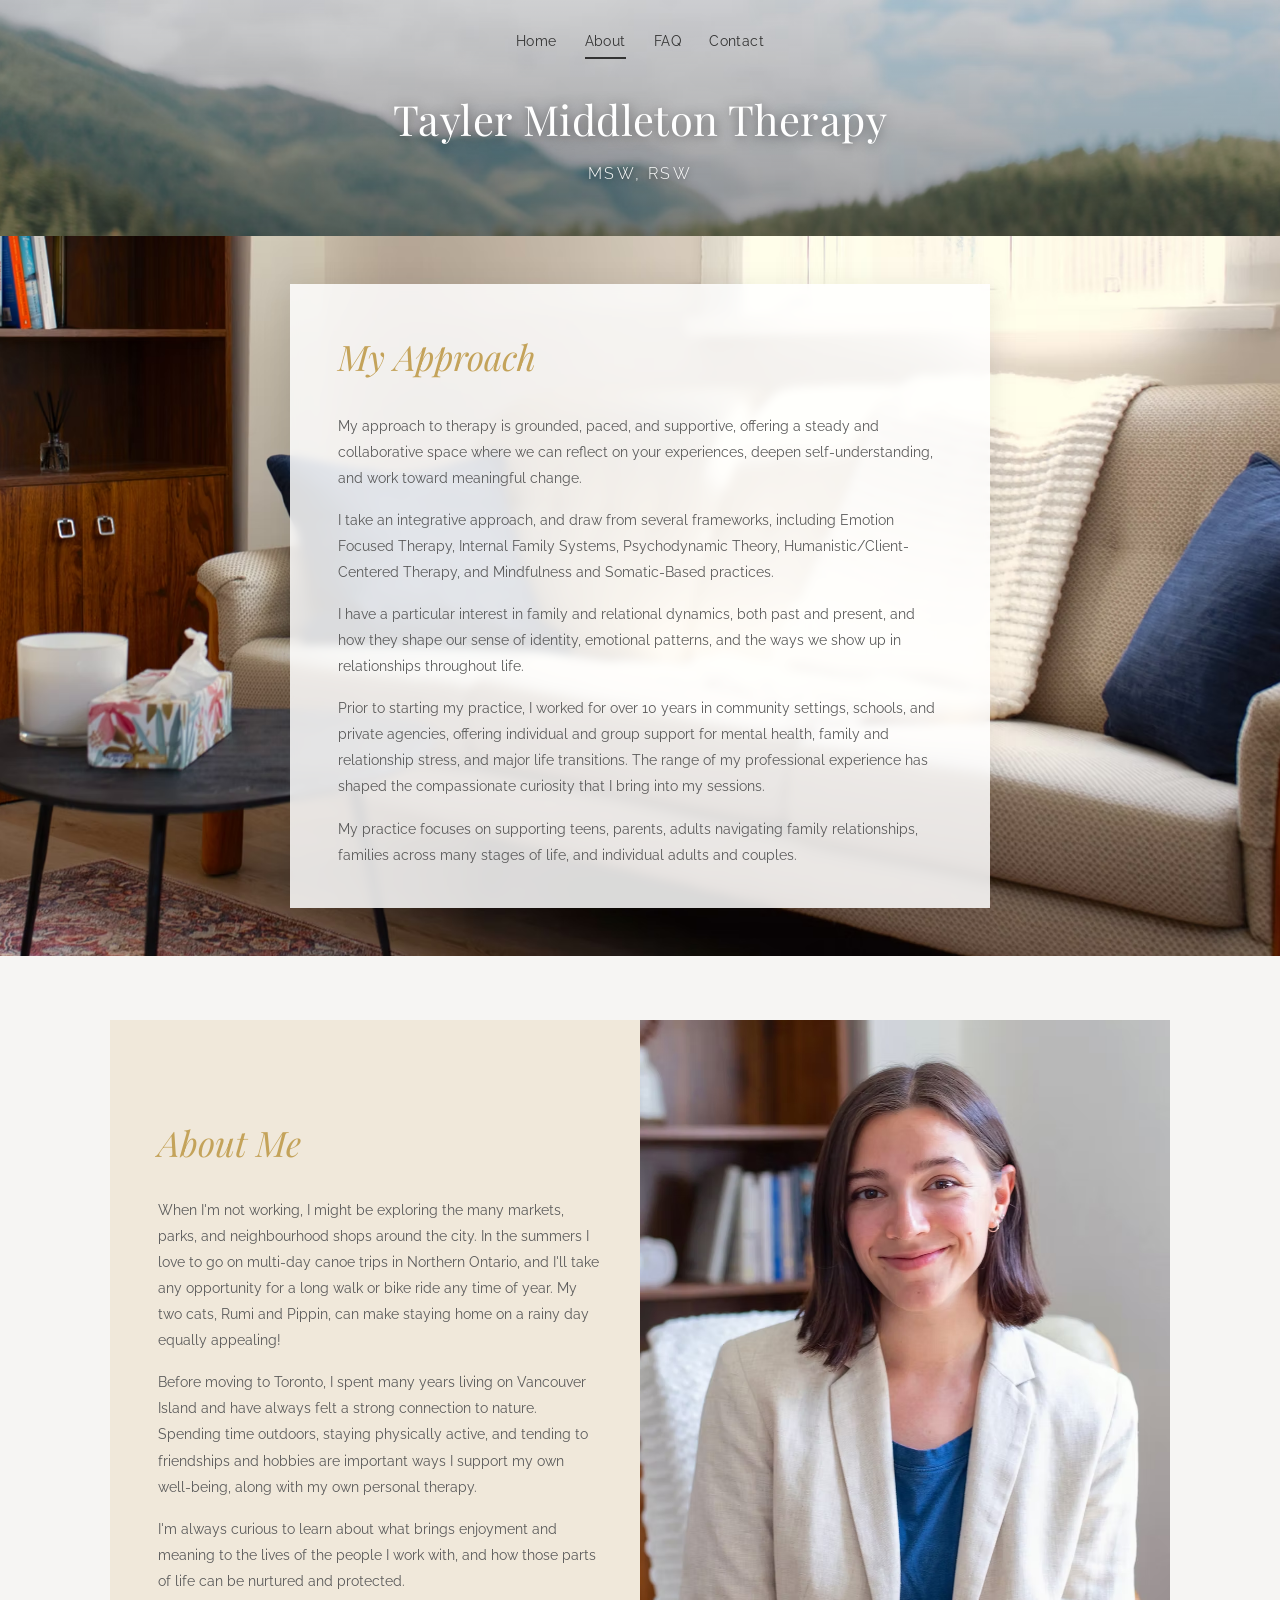
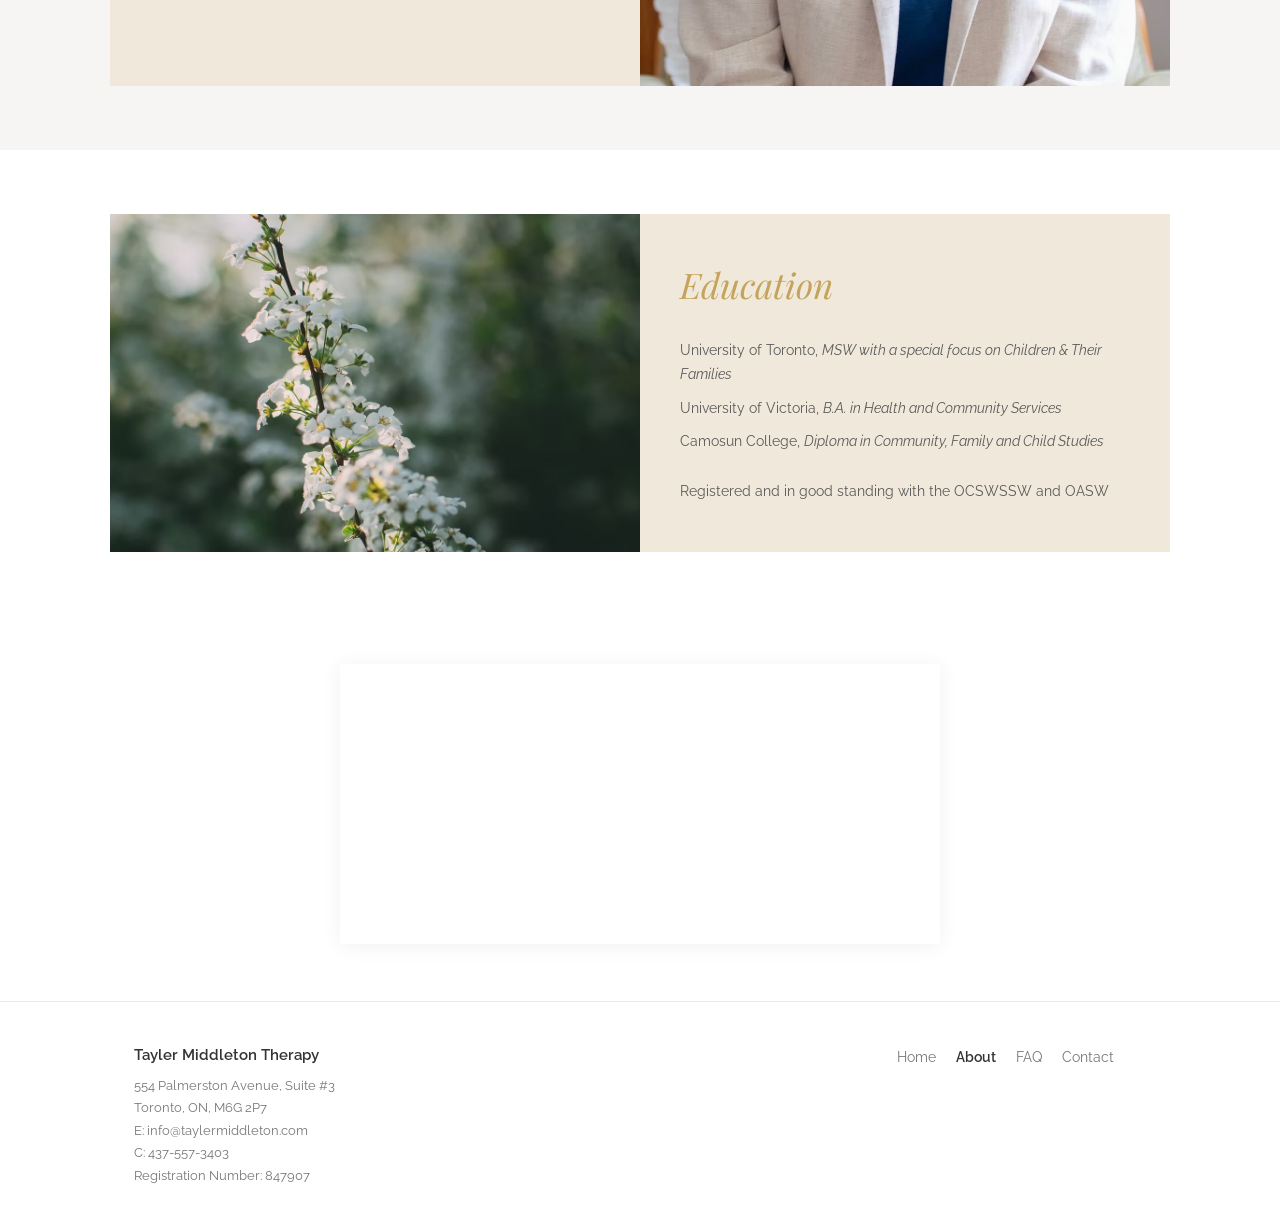
==== about.html @ 0e94daca "Launch full site   - index-full.html renamed to index.html (full site is now the home page)   - inde" ====
<!doctype html>
<html lang="en-CA">
  <head>
    <meta charset="UTF-8" />
    <meta name="viewport" content="width=device-width, initial-scale=1.0" />
    <title>About | Tayler Middleton Therapy</title>
    <meta
      name="description"
      content="Learn about Tayler Middleton's therapeutic approach, background, and education. Registered Social Worker offering integrative therapy in Toronto."
    />

    <meta name="robots" content="index, follow" />
    <link rel="canonical" href="https://www.taylermiddleton.com/about.html" />

    <!-- Open Graph -->
    <meta property="og:title" content="About | Tayler Middleton Therapy" />
    <meta
      property="og:description"
      content="Learn about Tayler Middleton's therapeutic approach, background, and education."
    />
    <meta property="og:type" content="website" />
    <meta
      property="og:url"
      content="https://www.taylermiddleton.com/about.html"
    />
    <meta
      property="og:image"
      content="https://www.taylermiddleton.com/images/og-image.jpg"
    />
    <meta property="og:locale" content="en_CA" />
    <meta property="og:site_name" content="Tayler Middleton Therapy" />

    <!-- Twitter Card -->
    <meta name="twitter:card" content="summary" />
    <meta name="twitter:title" content="About | Tayler Middleton Therapy" />
    <meta
      name="twitter:description"
      content="Learn about Tayler Middleton's therapeutic approach, background, and education."
    />
    <meta
      name="twitter:image"
      content="https://www.taylermiddleton.com/images/og-image.jpg"
    />

    <!-- Favicon -->
    <link rel="icon" href="/favicon.ico" sizes="any" />
    <link rel="icon" href="/images/favicon.svg" type="image/svg+xml" />
    <link rel="apple-touch-icon" href="/images/apple-touch-icon.png" />

    <!-- JSON-LD: Person -->
    <script type="application/ld+json">
      {
        "@context": "https://schema.org",
        "@type": "Person",
        "name": "Tayler Middleton",
        "jobTitle": "Registered Social Worker",
        "description": "Registered Social Worker providing integrative therapy for teens, adults, couples, and families in Toronto, ON.",
        "url": "https://www.taylermiddleton.com/about.html",
        "worksFor": {
          "@type": "Organization",
          "name": "Tayler Middleton Therapy"
        },
        "alumniOf": [
          { "@type": "CollegeOrUniversity", "name": "University of Toronto" },
          { "@type": "CollegeOrUniversity", "name": "University of Victoria" },
          { "@type": "CollegeOrUniversity", "name": "Camosun College" }
        ],
        "hasCredential": [
          {
            "@type": "EducationalOccupationalCredential",
            "credentialCategory": "degree",
            "name": "Master of Social Work (MSW)",
            "educationalLevel": "Master's"
          },
          {
            "@type": "EducationalOccupationalCredential",
            "credentialCategory": "degree",
            "name": "B.A. in Health and Community Services"
          },
          {
            "@type": "EducationalOccupationalCredential",
            "credentialCategory": "diploma",
            "name": "Diploma in Community, Family and Child Studies"
          }
        ],
        "knowsAbout": [
          "Emotion Focused Therapy",
          "Internal Family Systems",
          "Psychodynamic Theory",
          "Humanistic/Client-Centered Therapy",
          "Mindfulness and Somatic-Based Practices"
        ]
      }
    </script>

    <!-- JSON-LD: Breadcrumb -->
    <script type="application/ld+json">
      {
        "@context": "https://schema.org",
        "@type": "BreadcrumbList",
        "itemListElement": [
          {
            "@type": "ListItem",
            "position": 1,
            "name": "Home",
            "item": "https://www.taylermiddleton.com/"
          },
          {
            "@type": "ListItem",
            "position": 2,
            "name": "About",
            "item": "https://www.taylermiddleton.com/about.html"
          }
        ]
      }
    </script>

    <link rel="preconnect" href="https://fonts.googleapis.com" />
    <link rel="preconnect" href="https://fonts.gstatic.com" crossorigin />
    <link
      href="https://fonts.googleapis.com/css2?family=Playfair+Display:ital@0;1&family=Raleway:wght@300;400;500;600&display=swap"
      rel="stylesheet"
    />
    <link rel="stylesheet" href="styles.css" />
  </head>
  <body>
    <!-- Hero -->
    <header class="hero">
      <nav class="nav">
        <a href="index.html">Home</a>
        <a href="about.html" class="active">About</a>
        <a href="faq.html">FAQ</a>
        <a href="contact.html">Contact</a>
      </nav>
      <h1 class="hero__title">Tayler Middleton Therapy</h1>
      <p class="hero__subtitle">MSW, RSW</p>
    </header>

    <!-- My Approach -->
    <section class="approach">
      <div class="approach__card">
        <h2 class="approach__heading">My Approach</h2>
        <p>
          My approach to therapy is grounded, paced, and supportive, offering a
          steady and collaborative space where we can reflect on your
          experiences, deepen self-understanding, and work toward meaningful
          change.
        </p>
        <p>
          I take an integrative approach, and draw from several frameworks,
          including Emotion Focused Therapy, Internal Family Systems,
          Psychodynamic Theory, Humanistic/Client-Centered Therapy, and
          Mindfulness and Somatic-Based practices.
        </p>
        <p>
          I have a particular interest in family and relational dynamics, both
          past and present, and how they shape our sense of identity, emotional
          patterns, and the ways we show up in relationships throughout life.
        </p>
        <p>
          Prior to starting my practice, I worked for over 10 years in community
          settings, schools, and private agencies, offering individual and group
          support for mental health, family and relationship stress, and major
          life transitions. The range of my professional experience has shaped
          the compassionate curiosity that I bring into my sessions.
        </p>
        <p>
          My practice focuses on supporting teens, parents, adults navigating
          family relationships, families across many stages of life, and
          individual adults and couples.
        </p>
      </div>
    </section>

    <!-- About Me -->
    <section class="about-me">
      <div class="about-me__inner">
        <div class="about-me__text-wrap">
          <div class="about-me__content">
            <h2 class="about-me__heading">About Me</h2>
            <p>
              When I'm not working, I might be exploring the many markets,
              parks, and neighbourhood shops around the city. In the summers I
              love to go on multi-day canoe trips in Northern Ontario, and I'll
              take any opportunity for a long walk or bike ride any time of
              year. My two cats, Rumi and Pippin, can make staying home on a
              rainy day equally appealing!
            </p>
            <p>
              Before moving to Toronto, I spent many years living on Vancouver
              Island and have always felt a strong connection to nature.
              Spending time outdoors, staying physically active, and tending to
              friendships and hobbies are important ways I support my own
              well-being, along with my own personal therapy.
            </p>
            <p>
              I'm always curious to learn about what brings enjoyment and
              meaning to the lives of the people I work with, and how those
              parts of life can be nurtured and protected.
            </p>
          </div>
        </div>
        <div class="about-me__image">
          <img
            src="images/tayler-about.avif"
            alt="Tayler Middleton"
            loading="lazy"
          />
        </div>
      </div>
    </section>

    <!-- Education -->
    <section class="education-section">
      <div class="education">
        <div class="education__image">
          <img
            src="images/flowers.avif"
            alt="White spring blossoms"
            loading="lazy"
          />
        </div>
        <div class="education__content">
          <h2 class="education__heading">Education</h2>
          <p>
            University of Toronto,
            <em>MSW with a special focus on Children &amp; Their Families</em>
          </p>
          <p>
            University of Victoria,
            <em>B.A. in Health and Community Services</em>
          </p>
          <p>
            Camosun College,
            <em>Diploma in Community, Family and Child Studies</em>
          </p>
          <p>Registered and in good standing with the OCSWSSW and OASW</p>
        </div>
      </div>
    </section>

    <!-- Map -->
    <section class="map-section">
      <iframe
        src="https://www.google.com/maps/embed?pb=!1m18!1m12!1m3!1d2886.1937141005374!2d-79.4139675!3d43.66494089999999!2m3!1f0!2f0!3f0!3m2!1i1024!2i768!4f13.1!3m3!1m2!1s0x882b35f83b1c4709%3A0xabb720aa026a44e3!2sTayler%20Middleton%20Therapy!5e0!3m2!1sen!2sca!4v1775487403018!5m2!1sen!2sca"
        allowfullscreen=""
        loading="lazy"
        referrerpolicy="no-referrer-when-downgrade"
        title="Office location - 554 Palmerston Ave, Toronto"
      >
      </iframe>
    </section>

    <!-- Footer -->
    <footer class="footer">
      <div class="footer__inner">
        <div class="footer__info">
          <h4>Tayler Middleton Therapy</h4>
          <p>554 Palmerston Avenue, Suite #3</p>
          <p>Toronto, ON, M6G 2P7</p>
          <p>
            E:
            <a href="mailto:info@taylermiddleton.com"
              >info@taylermiddleton.com</a
            >
          </p>
          <p>C: <a href="tel:+14375573403">437-557-3403</a></p>
          <p>Registration Number: 847907</p>
        </div>
        <nav class="footer__nav">
          <a href="index.html">Home</a>
          <a href="about.html" class="active">About</a>
          <a href="faq.html">FAQ</a>
          <a href="contact.html">Contact</a>
        </nav>
        <div class="footer__badge">
          <!-- Professional verification provided by Psychology Today -->
          <a
            href="https://www.psychologytoday.com/profile/1148224"
            class="sx-verified-seal"
          ></a>
          <script
            type="text/javascript"
            src="https://member.psychologytoday.com/verified-seal.js"
            data-badge="13"
            data-id="1148224"
            data-code="aHR0cHM6Ly93d3cucHN5Y2hvbG9neXRvZGF5LmNvbS9hcGkvdmVyaWZpZWQtc2VhbC9zZWFscy8xMy9wcm9maWxlLzExNDgyMjQ/Y2FsbGJhY2s9c3hjYWxsYmFjaw=="
          ></script>
          <!-- End Verification -->
        </div>
      </div>
    </footer>
  </body>
</html>
---- styles.css ----
/* ============================================
   Tayler Middleton Therapy
   ============================================ */

*, *::before, *::after {
  box-sizing: border-box;
  margin: 0;
  padding: 0;
}

:root {
  --gold: #C4A35A;
  --gold-light: #d4b97a;
  --gold-hover: #b89548;
  --text: #5a5a5a;
  --text-dark: #333;
  --text-light: #777;
  --bg: #fff;
  --bg-alt: #f6f5f3;
  --sage: #c2d1cc;
  --sage-light: #d5dfdb;
  --tan: #e8dcc8;
  --tan-light: #f0e8da;
  --overlay-white: rgba(255, 255, 255, 0.9);
  --overlay-sage: rgba(194, 209, 204, 0.8);
  --shadow-soft: 0 2px 20px rgba(0, 0, 0, 0.06);
  --shadow-card: 0 4px 30px rgba(0, 0, 0, 0.08);
  --font-body: 'Raleway', Arial, Helvetica, sans-serif;
  --font-accent: 'Playfair Display', Georgia, 'Times New Roman', serif;
  --max-width: 1060px;
  --transition: 0.3s ease;
}

html {
  font-size: 16px;
  scroll-behavior: smooth;
  -webkit-font-smoothing: antialiased;
  -moz-osx-font-smoothing: grayscale;
}

body {
  font-family: var(--font-body);
  color: var(--text);
  line-height: 1.75;
  background: var(--bg);
}

a {
  color: var(--gold);
  text-decoration: none;
  transition: color var(--transition);
}

a:hover {
  color: var(--gold-hover);
}

img {
  max-width: 100%;
  height: auto;
  display: block;
}

::selection {
  background: var(--gold-light);
  color: #fff;
}

/* ============================================
   Typography
   ============================================ */

h1, h2, h3 {
  color: var(--text-dark);
  font-weight: 400;
}

.accent-heading {
  font-family: var(--font-accent);
  font-style: italic;
  color: var(--gold);
  font-weight: 400;
  text-align: center;
  margin: 2.5rem 0 2rem;
  letter-spacing: 0.02em;
}

.accent-heading--large {
  font-size: 2.8rem;
}

.accent-heading--medium {
  font-size: 2.2rem;
}

/* ============================================
   Layout
   ============================================ */

.container {
  max-width: var(--max-width);
  margin: 0 auto;
  padding: 0 1.5rem;
}

.section {
  padding: 3rem 0;
}

.section--alt {
  background: var(--bg-alt);
}

/* ============================================
   Header / Hero
   ============================================ */

.hero {
  position: relative;
  background-image: url('images/hero.avif');
  background-size: cover;
  background-position: center 40%;
  padding: 0.75rem 0 3rem;
  text-align: center;
  color: var(--text-dark);
}

.hero::before {
  content: '';
  position: absolute;
  inset: 0;
  background: linear-gradient(
    180deg,
    rgba(0, 0, 0, 0.15) 0%,
    rgba(0, 0, 0, 0.35) 100%
  );
}

.hero > * {
  position: relative;
}

.hero__title {
  font-family: var(--font-accent);
  font-size: 2.6rem;
  font-weight: 400;
  margin-top: 0.75rem;
  letter-spacing: 0.01em;
  color: #fff;
  text-shadow: 0 2px 12px rgba(0, 0, 0, 0.5);
}

.hero__subtitle {
  font-size: 1rem;
  letter-spacing: 0.15em;
  margin-top: 0.25rem;
  color: #fff;
  font-weight: 300;
  text-shadow: 0 1px 6px rgba(0, 0, 0, 0.5);
}

/* ============================================
   Navigation
   ============================================ */

.nav {
  display: flex;
  justify-content: center;
  gap: 1.75rem;
  padding: 0.75rem 0;
  font-size: 0.9rem;
  font-weight: 400;
  letter-spacing: 0.03em;
}

.nav a {
  color: var(--text-dark);
  text-decoration: none;
  padding: 0.25rem 0;
  border-bottom: 2px solid transparent;
  transition: border-color var(--transition);
}

.nav a:hover,
.nav a.active {
  border-bottom-color: var(--text-dark);
  color: var(--text-dark);
}

/* ============================================
   Welcome Section (Home)
   ============================================ */

.welcome {
  max-width: 660px;
  margin: 0 auto;
  padding: 0 1.5rem 2rem;
}

.welcome p {
  margin-bottom: 1.25rem;
  font-size: 0.92rem;
  line-height: 1.85;
}

/* ============================================
   Reach Out Section (Home)
   ============================================ */

.reach-out {
  display: grid;
  grid-template-columns: 1fr 1fr;
  gap: 0;
  max-width: var(--max-width);
  margin: 0 auto;
  min-height: 420px;
}

.reach-out__content {
  padding: 3rem 2.5rem;
  display: flex;
  flex-direction: column;
  justify-content: center;
}

.reach-out__heading {
  font-family: var(--font-accent);
  font-style: italic;
  color: var(--gold);
  font-size: 2.5rem;
  font-weight: 400;
  margin-bottom: 0.5rem;
}

.reach-out__divider {
  width: 180px;
  height: 2px;
  background: var(--gold);
  margin-bottom: 1.5rem;
}

.reach-out__text {
  margin-bottom: 1.5rem;
  font-size: 0.92rem;
}

.reach-out__contact {
  margin-top: auto;
  padding-top: 2rem;
  font-size: 0.88rem;
  color: var(--text-light);
}

.reach-out__contact p {
  margin-bottom: 0.2rem;
}

.reach-out__contact a {
  color: var(--text-light);
}

.reach-out__contact a:hover {
  color: var(--gold);
}

.reach-out__image {
  overflow: hidden;
}

.reach-out__image img {
  width: 100%;
  height: 100%;
  object-fit: cover;
}

/* ============================================
   CTA Button
   ============================================ */

.btn {
  display: inline-block;
  padding: 0.7rem 1.75rem;
  background: var(--gold);
  color: #fff;
  border: none;
  font-family: var(--font-body);
  font-size: 0.88rem;
  letter-spacing: 0.06em;
  cursor: pointer;
  transition: background var(--transition), transform var(--transition);
  text-decoration: none;
}

.btn:hover {
  background: var(--gold-hover);
  color: #fff;
  transform: translateY(-1px);
}

/* ============================================
   Google Maps
   ============================================ */

.map-section {
  padding: 3rem 0;
  text-align: center;
}

.map-section iframe {
  border: 0;
  width: 100%;
  max-width: 600px;
  height: 280px;
  box-shadow: var(--shadow-soft);
}

/* ============================================
   Footer
   ============================================ */

.footer {
  padding: 2.5rem 0;
  font-size: 0.82rem;
  color: var(--text-light);
  border-top: 1px solid #eaeaea;
}

.footer__inner {
  max-width: var(--max-width);
  margin: 0 auto;
  padding: 0 1.5rem;
  display: grid;
  grid-template-columns: 1fr auto auto;
  gap: 2rem;
  align-items: start;
}

.footer__info h4 {
  font-size: 0.92rem;
  color: var(--text-dark);
  margin-bottom: 0.4rem;
  font-weight: 600;
}

.footer__info p {
  margin-bottom: 0.1rem;
  line-height: 1.6;
}

.footer__info a {
  color: var(--text-light);
}

.footer__info a:hover {
  color: var(--gold);
}

.footer__nav {
  display: flex;
  gap: 1.25rem;
  align-items: flex-start;
  padding-top: 0.2rem;
}

.footer__nav a {
  color: var(--text-light);
  font-size: 0.85rem;
  transition: color var(--transition);
}

.footer__nav a:hover {
  color: var(--text-dark);
}

.footer__nav a.active {
  font-weight: 600;
  color: var(--text-dark);
}

.footer__badge {
  align-self: center;
}

.footer__badge img {
  height: 44px;
  width: auto;
}

/* ============================================
   About Page — My Approach
   ============================================ */

.approach {
  position: relative;
  min-height: 500px;
  background-image: url('images/office-approach.avif');
  background-size: cover;
  background-position: center;
  display: flex;
  align-items: center;
  justify-content: center;
  padding: 3rem 1.5rem;
}

.approach__card {
  background: rgba(255, 255, 255, 0.85);
  backdrop-filter: blur(4px);
  padding: 2.5rem 3rem;
  max-width: 700px;
  font-size: 0.88rem;
  line-height: 1.85;
  box-shadow: var(--shadow-card);
}

.approach__heading {
  font-family: var(--font-accent);
  font-style: italic;
  color: var(--gold);
  font-size: 2.2rem;
  font-weight: 400;
  margin-bottom: 1.5rem;
}

.approach__card p {
  margin-bottom: 1rem;
}

.approach__card p:last-child {
  margin-bottom: 0;
}

/* ============================================
   About Page — About Me
   ============================================ */

.about-me {
  padding: 4rem 0;
  background: var(--bg-alt);
  overflow: hidden;
}

.about-me__inner {
  display: grid;
  grid-template-columns: 1fr 1fr;
  gap: 0;
  max-width: var(--max-width);
  margin: 0 auto;
  min-height: 480px;
}

.about-me__text-wrap {
  background: var(--tan-light);
  display: flex;
  align-items: center;
}

.about-me__content {
  padding: 2.5rem 2.5rem 2.5rem 3rem;
}

.about-me__heading {
  font-family: var(--font-accent);
  font-style: italic;
  color: var(--gold);
  font-size: 2.2rem;
  font-weight: 400;
  margin-bottom: 1.5rem;
}

.about-me__content p {
  margin-bottom: 1rem;
  font-size: 0.88rem;
  line-height: 1.85;
}

.about-me__content p:last-child {
  margin-bottom: 0;
}

.about-me__image {
  overflow: hidden;
}

.about-me__image img {
  width: 100%;
  height: 100%;
  object-fit: cover;
}

/* ============================================
   About Page — Education
   ============================================ */

.education-section {
  padding: 4rem 0;
}

.education {
  display: grid;
  grid-template-columns: 1fr 1fr;
  gap: 0;
  max-width: var(--max-width);
  margin: 0 auto;
  min-height: 320px;
}

.education__image {
  overflow: hidden;
}

.education__image img {
  width: 100%;
  height: 100%;
  object-fit: cover;
}

.education__content {
  background: var(--tan-light);
  padding: 2.5rem 2.5rem;
  display: flex;
  flex-direction: column;
  justify-content: center;
}

.education__heading {
  font-family: var(--font-accent);
  font-style: italic;
  color: var(--gold);
  font-size: 2.2rem;
  font-weight: 400;
  margin-bottom: 1.5rem;
}

.education__content p {
  margin-bottom: 0.6rem;
  font-size: 0.88rem;
  line-height: 1.7;
}

.education__content p:last-child {
  margin-top: 1rem;
  font-size: 0.85rem;
}

/* ============================================
   FAQ Page
   ============================================ */

.faq-list {
  max-width: 660px;
  margin: 0 auto;
  padding: 0 1.5rem 2rem;
}

.faq-item {
  margin-bottom: 2.25rem;
  padding-bottom: 2rem;
  border-bottom: 1px solid #eaeaea;
}

.faq-item:last-child {
  border-bottom: none;
}

.faq-item h3 {
  font-size: 1.05rem;
  font-weight: 600;
  margin-bottom: 0.6rem;
  color: var(--text-dark);
}

.faq-item p {
  font-size: 0.9rem;
  line-height: 1.8;
}

/* ============================================
   CTA Section (FAQ — Get In Touch)
   ============================================ */

.cta-section {
  display: grid;
  grid-template-columns: 1fr 1fr;
  gap: 0;
  margin: 2rem 0;
}

.cta-section__image {
  overflow: hidden;
}

.cta-section__image img {
  width: 100%;
  height: 100%;
  object-fit: cover;
}

.cta-section__content {
  background: var(--tan-light);
  padding: 3.5rem 3rem;
  display: flex;
  flex-direction: column;
  justify-content: center;
}

.cta-section__heading {
  font-family: var(--font-accent);
  font-style: italic;
  color: var(--gold);
  font-size: 2.4rem;
  font-weight: 400;
  margin-bottom: 1rem;
}

.cta-section__content p {
  margin-bottom: 1.5rem;
  font-size: 0.92rem;
}

/* ============================================
   Contact Page
   ============================================ */

.contact-hero {
  display: grid;
  grid-template-columns: 1fr 1fr;
  gap: 0;
  min-height: 380px;
}

.contact-hero__image {
  position: relative;
  background-image: url('images/plant-blurry.avif');
  background-size: cover;
  background-position: center;
  display: flex;
  align-items: center;
  justify-content: center;
  padding: 2rem;
}

.contact-hero__overlay {
  background: var(--overlay-sage);
  backdrop-filter: blur(2px);
  padding: 1.5rem 1.75rem;
  max-width: 340px;
  font-size: 0.88rem;
  line-height: 1.75;
  color: var(--text-dark);
}

.contact-hero__overlay p {
  margin-bottom: 0.75rem;
}

.contact-hero__overlay p:last-child {
  margin-bottom: 0;
}

.contact-hero__form {
  background: var(--sage-light);
  padding: 2.5rem;
  display: flex;
  flex-direction: column;
  justify-content: center;
}

.contact-form {
  display: flex;
  flex-direction: column;
  gap: 0.75rem;
}

.contact-form__row {
  display: grid;
  grid-template-columns: 1fr 1fr;
  gap: 0.75rem;
}

.contact-form input,
.contact-form textarea {
  width: 100%;
  padding: 0.65rem 0.85rem;
  border: 1px solid #aaa;
  font-family: var(--font-body);
  font-size: 0.88rem;
  background: #fff;
  color: var(--text-dark);
  transition: border-color var(--transition), box-shadow var(--transition);
}

.contact-form input:focus,
.contact-form textarea:focus {
  outline: none;
  border-color: var(--gold);
  box-shadow: 0 0 0 2px rgba(196, 163, 90, 0.15);
}

.contact-form input::placeholder,
.contact-form textarea::placeholder {
  color: #999;
}

.contact-form textarea {
  min-height: 120px;
  resize: vertical;
}

.contact-form label {
  font-size: 0.82rem;
  color: var(--text);
  line-height: 1.5;
}

.contact-form .btn {
  align-self: flex-end;
  background: transparent;
  color: var(--text-dark);
  border: 1px solid var(--text-dark);
  padding: 0.55rem 1.75rem;
  font-weight: 500;
}

.contact-form .btn:hover {
  background: var(--text-dark);
  color: #fff;
  transform: none;
}

/* ============================================
   Contact — Photos
   ============================================ */

.contact-photos {
  display: grid;
  grid-template-columns: 1fr 1fr;
  gap: 0;
  margin: 2.5rem 0;
}

.contact-photos img {
  width: 100%;
  height: 320px;
  object-fit: cover;
}

/* ============================================
   Responsive
   ============================================ */

@media (max-width: 768px) {
  .hero {
    padding: 0.5rem 1rem 2rem;
  }

  .hero__title {
    font-size: 1.8rem;
  }

  .hero__subtitle {
    font-size: 0.9rem;
  }

  .accent-heading--large {
    font-size: 2rem;
  }

  .accent-heading--medium {
    font-size: 1.6rem;
  }

  .reach-out,
  .about-me__inner,
  .education,
  .cta-section,
  .contact-hero,
  .contact-photos {
    grid-template-columns: 1fr;
  }

  .approach {
    min-height: auto;
    padding: 2rem 1rem;
  }

  .approach__card {
    padding: 2rem 1.5rem;
  }

  .reach-out__content {
    padding: 2rem 1.5rem;
  }

  .reach-out__image {
    min-height: 300px;
  }

  .about-me__content {
    padding: 2rem 1.5rem;
  }

  .about-me__image {
    min-height: 350px;
  }

  .education__content {
    padding: 2rem 1.5rem;
  }

  .cta-section__content {
    padding: 2.5rem 1.5rem;
  }

  .contact-hero__image {
    min-height: 280px;
  }

  .contact-hero__form {
    padding: 2rem 1.5rem;
  }

  .contact-form__row {
    grid-template-columns: 1fr;
  }

  .contact-photos img {
    height: 220px;
  }

  .footer__inner {
    grid-template-columns: 1fr;
    text-align: center;
    gap: 1.5rem;
  }

  .footer__nav {
    justify-content: center;
  }

  .footer__badge {
    justify-self: center;
  }

  .reach-out__heading,
  .about-me__heading,
  .education__heading,
  .cta-section__heading {
    font-size: 1.8rem;
  }

  .map-section iframe {
    max-width: 100%;
  }
}

@media (max-width: 480px) {
  .nav {
    gap: 1rem;
    font-size: 0.85rem;
  }

  .hero__title {
    font-size: 1.5rem;
  }

  .accent-heading--large {
    font-size: 1.7rem;
  }

  .welcome p,
  .faq-item p {
    font-size: 0.88rem;
  }
}
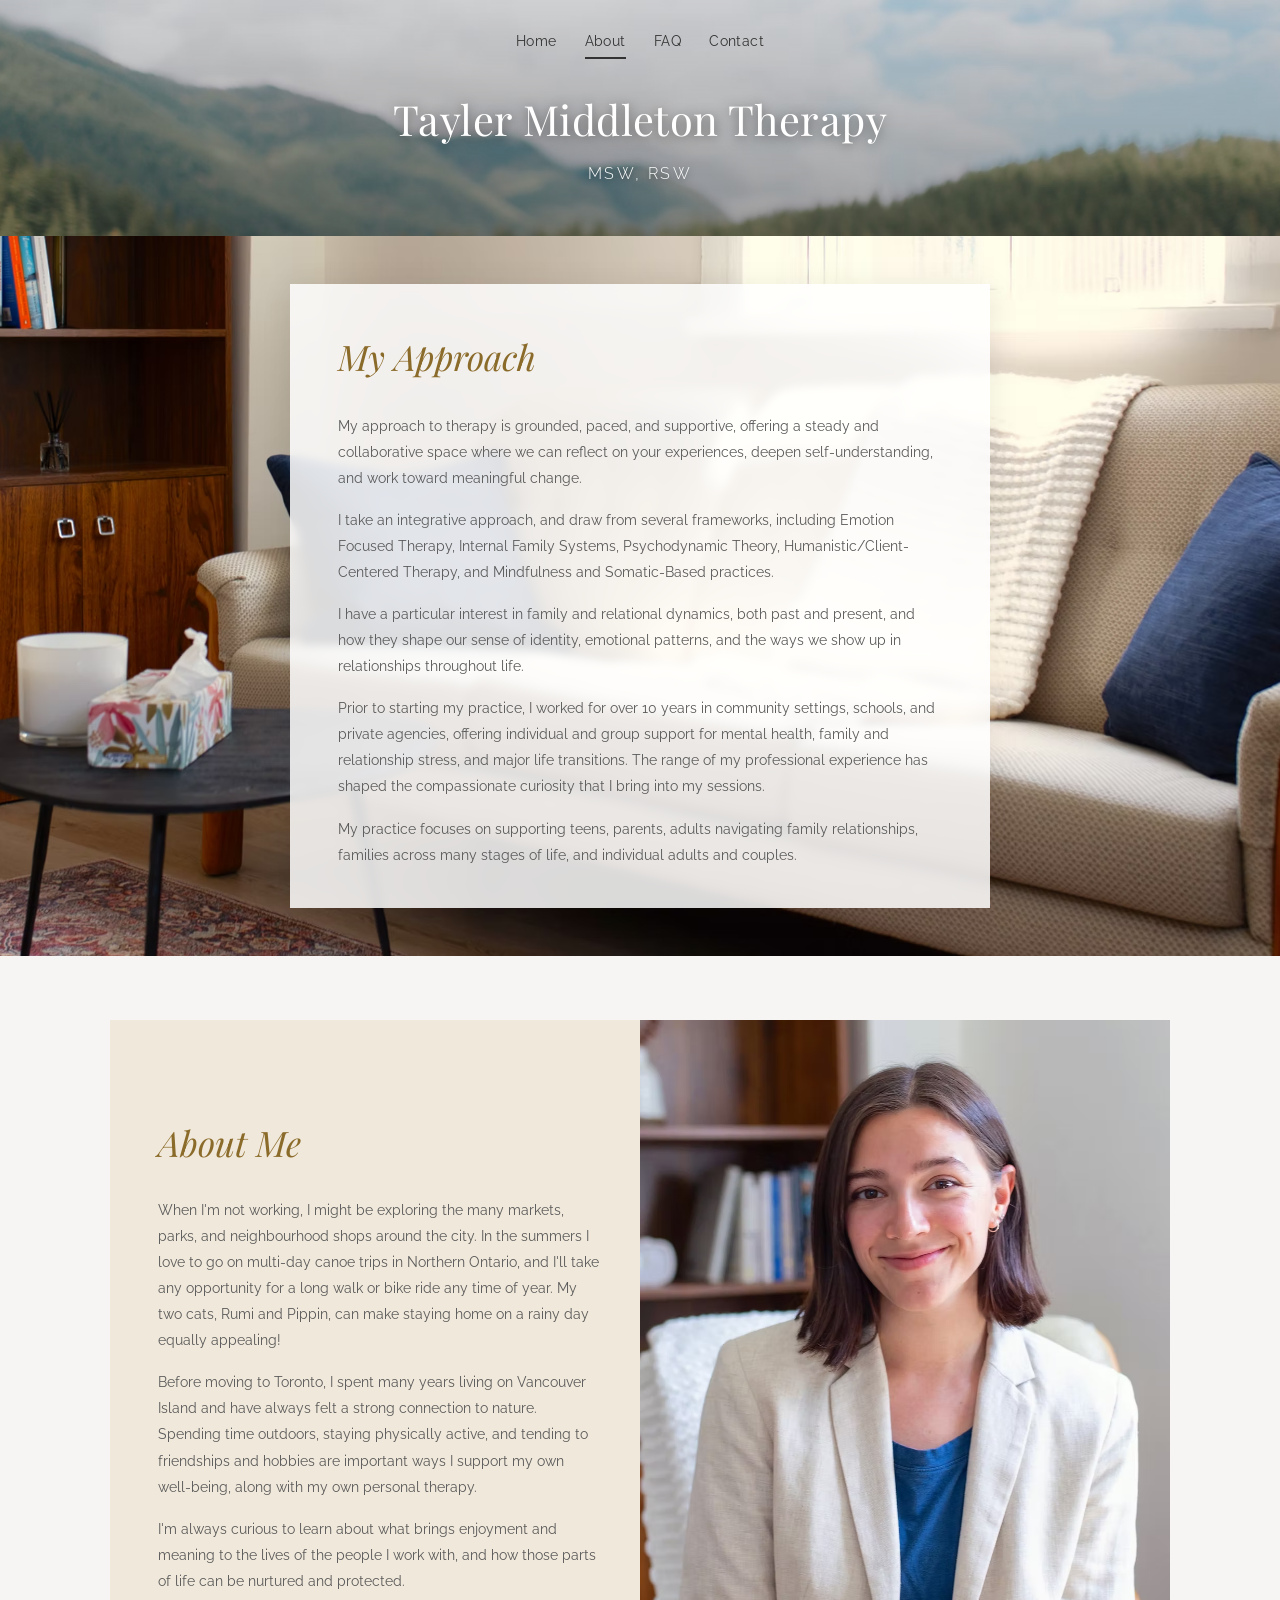
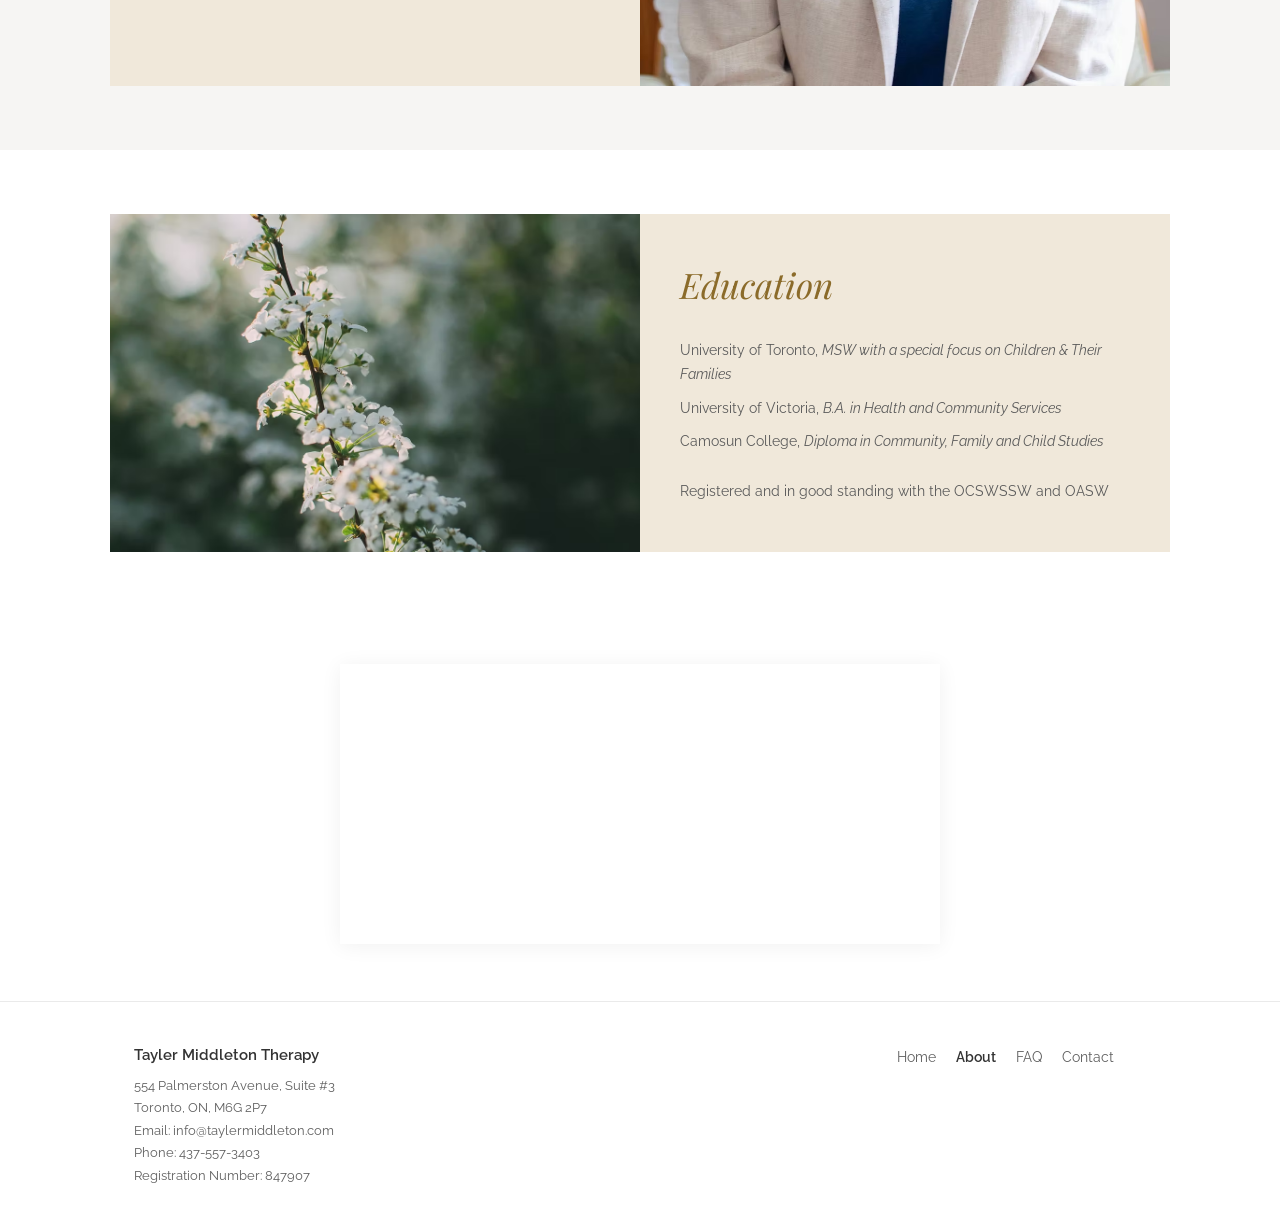
==== commit ea68960b: "Fix accessibility and Lighthouse render-blocking issues - Contrast: darken gold for text uses (added" ====
--- a/about.html
+++ b/about.html
@@ -118,9 +118,17 @@
     <link rel="preconnect" href="https://fonts.googleapis.com" />
     <link rel="preconnect" href="https://fonts.gstatic.com" crossorigin />
     <link
+      rel="stylesheet"
       href="https://fonts.googleapis.com/css2?family=Playfair+Display:ital@0;1&family=Raleway:wght@300;400;500;600&display=swap"
-      rel="stylesheet"
-    />
+      media="print"
+      onload="this.media='all'"
+    />
+    <noscript>
+      <link
+        rel="stylesheet"
+        href="https://fonts.googleapis.com/css2?family=Playfair+Display:ital@0;1&family=Raleway:wght@300;400;500;600&display=swap"
+      />
+    </noscript>
     <link rel="stylesheet" href="styles.css" />
   </head>
   <body>
@@ -136,6 +144,7 @@
       <p class="hero__subtitle">MSW, RSW</p>
     </header>
 
+    <main>
     <!-- My Approach -->
     <section class="approach">
       <div class="approach__card">
@@ -250,21 +259,22 @@
       >
       </iframe>
     </section>
+    </main>
 
     <!-- Footer -->
     <footer class="footer">
       <div class="footer__inner">
         <div class="footer__info">
-          <h4>Tayler Middleton Therapy</h4>
+          <h3>Tayler Middleton Therapy</h3>
           <p>554 Palmerston Avenue, Suite #3</p>
           <p>Toronto, ON, M6G 2P7</p>
           <p>
-            E:
+            Email:
             <a href="mailto:info@taylermiddleton.com"
               >info@taylermiddleton.com</a
             >
           </p>
-          <p>C: <a href="tel:+14375573403">437-557-3403</a></p>
+          <p>Phone: <a href="tel:+14375573403">437-557-3403</a></p>
           <p>Registration Number: 847907</p>
         </div>
         <nav class="footer__nav">
@@ -278,6 +288,7 @@
           <a
             href="https://www.psychologytoday.com/profile/1148224"
             class="sx-verified-seal"
+            aria-label="Verified by Psychology Today"
           ></a>
           <script
             type="text/javascript"
--- a/styles.css
+++ b/styles.css
@@ -12,9 +12,10 @@
   --gold: #C4A35A;
   --gold-light: #d4b97a;
   --gold-hover: #b89548;
+  --gold-text: #8b6b2a;
   --text: #5a5a5a;
   --text-dark: #333;
-  --text-light: #777;
+  --text-light: #5f5f5f;
   --bg: #fff;
   --bg-alt: #f6f5f3;
   --sage: #c2d1cc;
@@ -46,13 +47,14 @@
 }
 
 a {
-  color: var(--gold);
+  color: var(--gold-text);
   text-decoration: none;
   transition: color var(--transition);
 }
 
 a:hover {
-  color: var(--gold-hover);
+  color: var(--gold-text);
+  text-decoration: underline;
 }
 
 img {
@@ -78,7 +80,7 @@
 .accent-heading {
   font-family: var(--font-accent);
   font-style: italic;
-  color: var(--gold);
+  color: var(--gold-text);
   font-weight: 400;
   text-align: center;
   margin: 2.5rem 0 2rem;
@@ -226,7 +228,7 @@
 .reach-out__heading {
   font-family: var(--font-accent);
   font-style: italic;
-  color: var(--gold);
+  color: var(--gold-text);
   font-size: 2.5rem;
   font-weight: 400;
   margin-bottom: 0.5rem;
@@ -260,7 +262,7 @@
 }
 
 .reach-out__contact a:hover {
-  color: var(--gold);
+  color: var(--gold-text);
 }
 
 .reach-out__image {
@@ -281,7 +283,7 @@
   display: inline-block;
   padding: 0.7rem 1.75rem;
   background: var(--gold);
-  color: #fff;
+  color: var(--text-dark);
   border: none;
   font-family: var(--font-body);
   font-size: 0.88rem;
@@ -293,7 +295,7 @@
 
 .btn:hover {
   background: var(--gold-hover);
-  color: #fff;
+  color: var(--text-dark);
   transform: translateY(-1px);
 }
 
@@ -335,7 +337,7 @@
   align-items: start;
 }
 
-.footer__info h4 {
+.footer__info h3 {
   font-size: 0.92rem;
   color: var(--text-dark);
   margin-bottom: 0.4rem;
@@ -352,7 +354,7 @@
 }
 
 .footer__info a:hover {
-  color: var(--gold);
+  color: var(--gold-text);
 }
 
 .footer__nav {
@@ -415,7 +417,7 @@
 .approach__heading {
   font-family: var(--font-accent);
   font-style: italic;
-  color: var(--gold);
+  color: var(--gold-text);
   font-size: 2.2rem;
   font-weight: 400;
   margin-bottom: 1.5rem;
@@ -461,7 +463,7 @@
 .about-me__heading {
   font-family: var(--font-accent);
   font-style: italic;
-  color: var(--gold);
+  color: var(--gold-text);
   font-size: 2.2rem;
   font-weight: 400;
   margin-bottom: 1.5rem;
@@ -525,7 +527,7 @@
 .education__heading {
   font-family: var(--font-accent);
   font-style: italic;
-  color: var(--gold);
+  color: var(--gold-text);
   font-size: 2.2rem;
   font-weight: 400;
   margin-bottom: 1.5rem;
@@ -606,7 +608,7 @@
 .cta-section__heading {
   font-family: var(--font-accent);
   font-style: italic;
-  color: var(--gold);
+  color: var(--gold-text);
   font-size: 2.4rem;
   font-weight: 400;
   margin-bottom: 1rem;
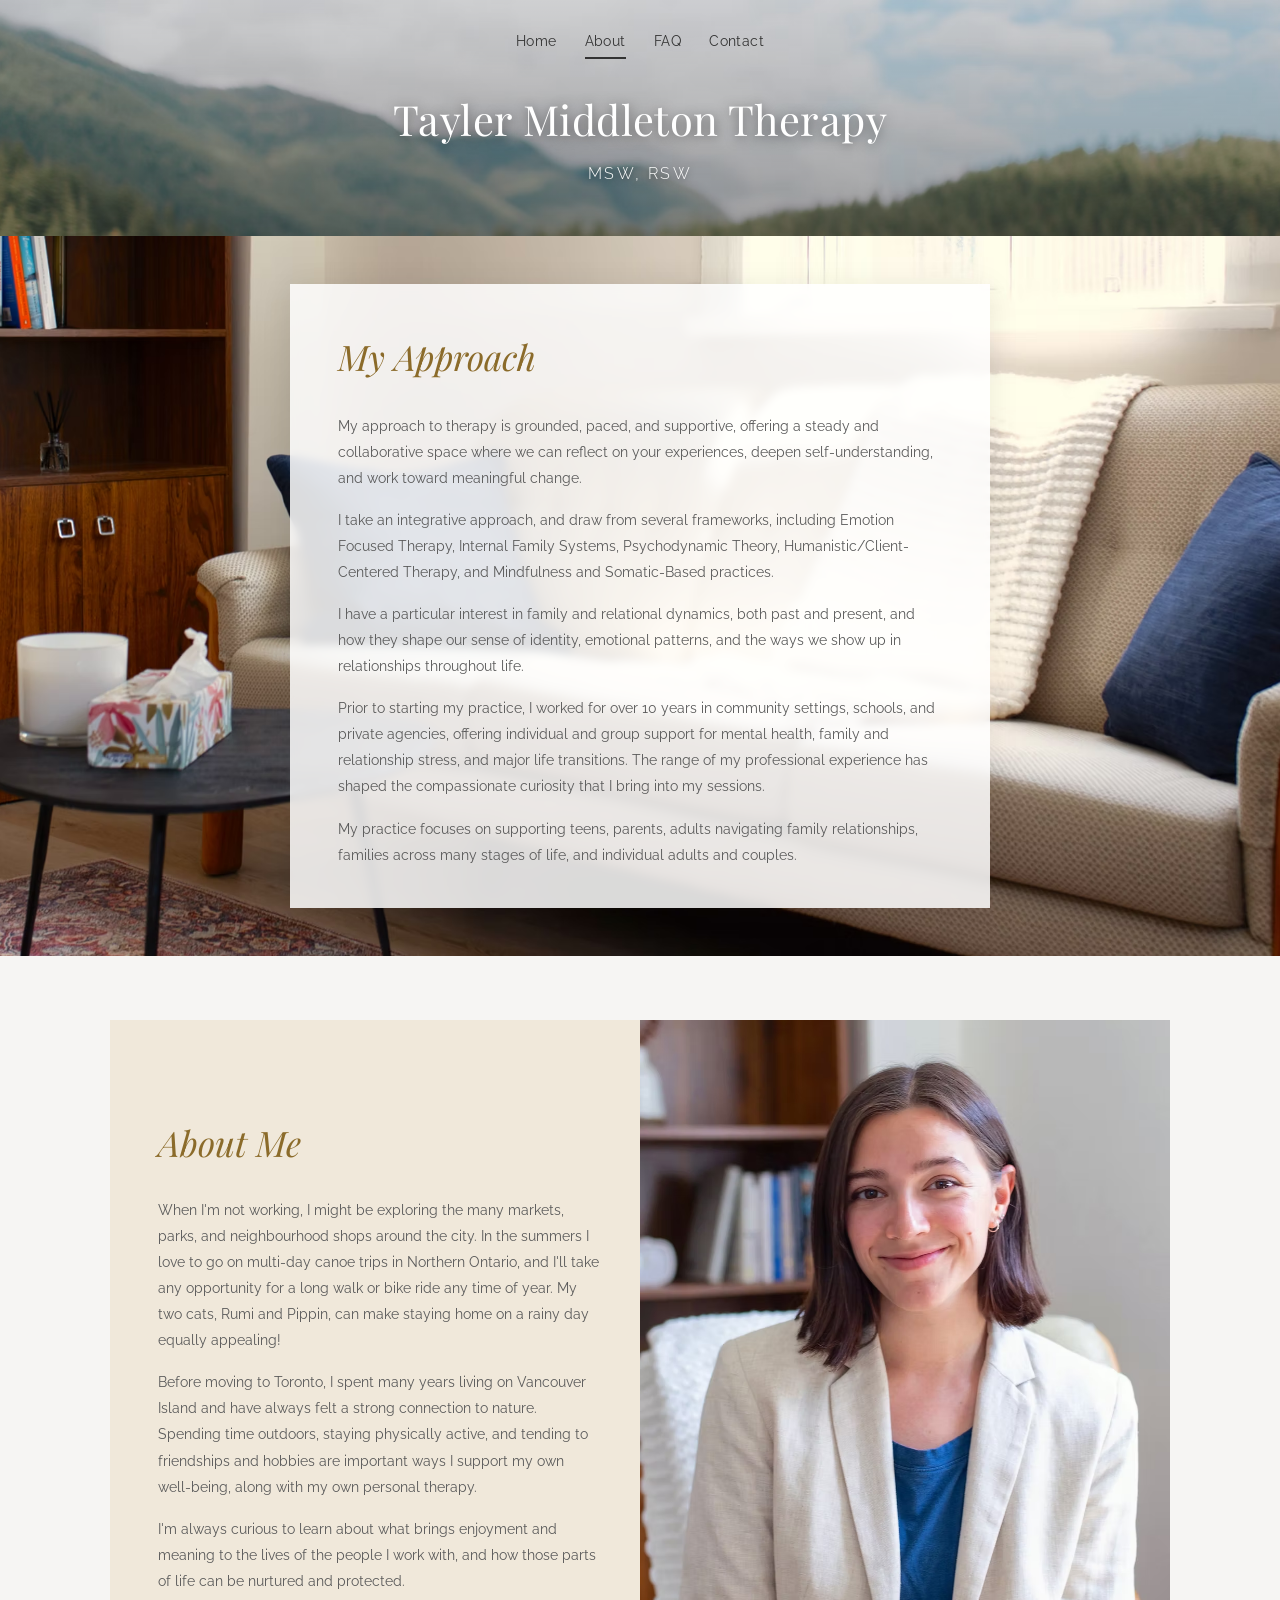
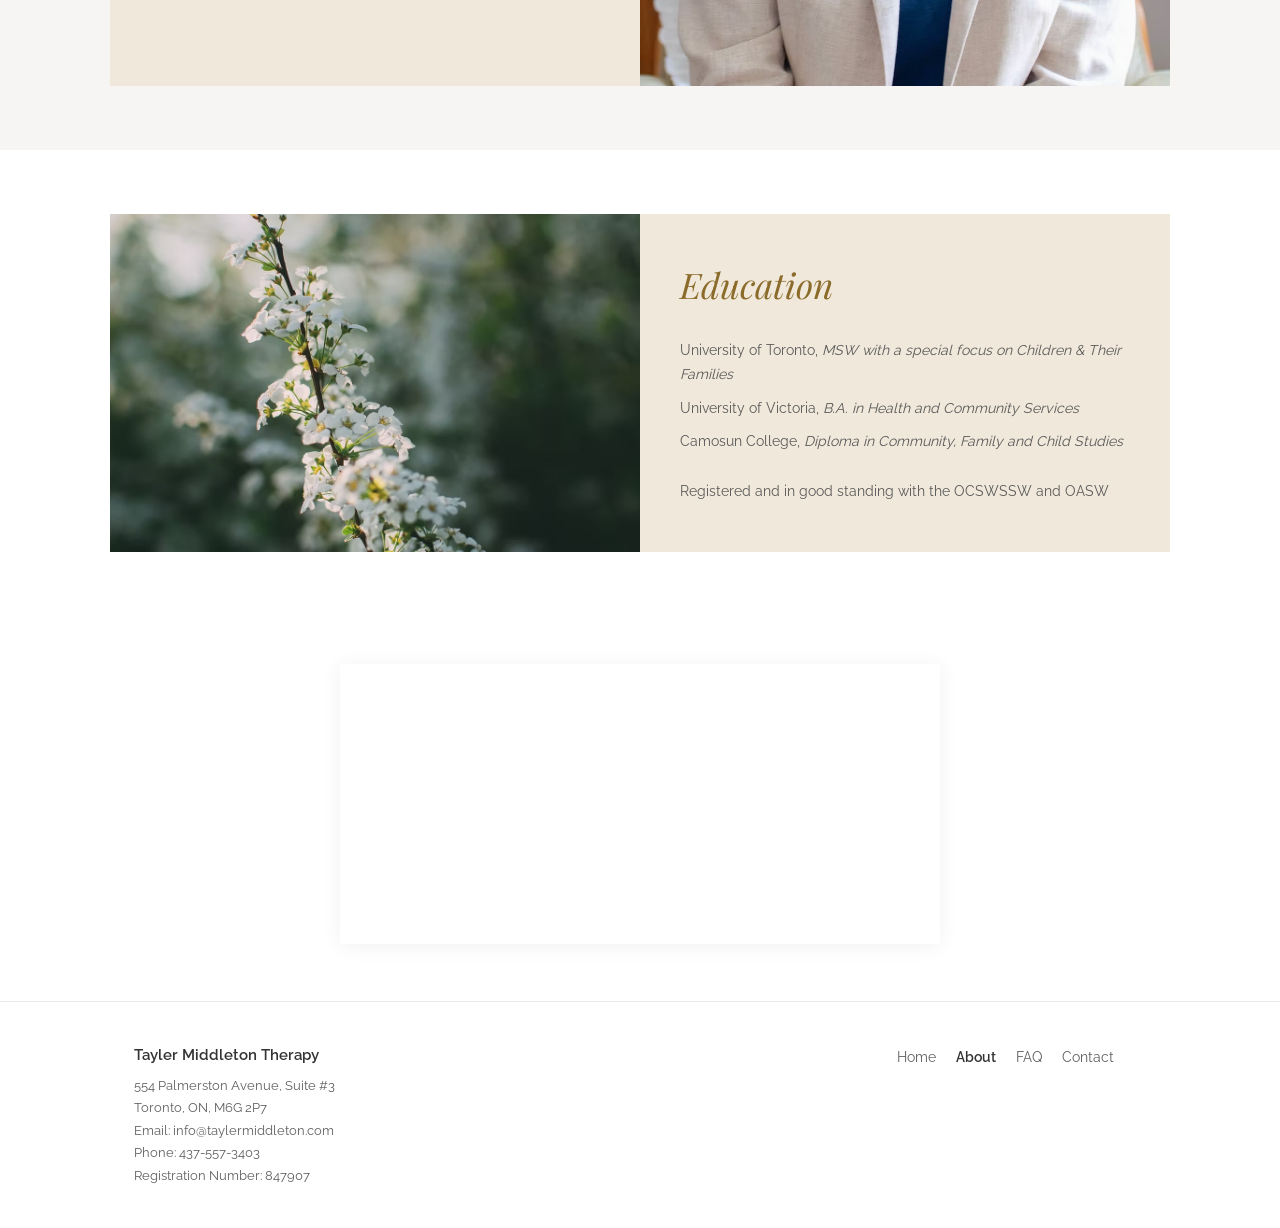
==== commit 913558b8: "Self-host Google Fonts to eliminate third-party render-blocking CSS - Add WOFF2 files for Playfair D" ====
--- a/about.html
+++ b/about.html
@@ -115,20 +115,6 @@
       }
     </script>
 
-    <link rel="preconnect" href="https://fonts.googleapis.com" />
-    <link rel="preconnect" href="https://fonts.gstatic.com" crossorigin />
-    <link
-      rel="stylesheet"
-      href="https://fonts.googleapis.com/css2?family=Playfair+Display:ital@0;1&family=Raleway:wght@300;400;500;600&display=swap"
-      media="print"
-      onload="this.media='all'"
-    />
-    <noscript>
-      <link
-        rel="stylesheet"
-        href="https://fonts.googleapis.com/css2?family=Playfair+Display:ital@0;1&family=Raleway:wght@300;400;500;600&display=swap"
-      />
-    </noscript>
     <link rel="stylesheet" href="styles.css" />
   </head>
   <body>
@@ -292,6 +278,7 @@
           ></a>
           <script
             type="text/javascript"
+            defer
             src="https://member.psychologytoday.com/verified-seal.js"
             data-badge="13"
             data-id="1148224"
--- a/styles.css
+++ b/styles.css
@@ -32,6 +32,34 @@
   --transition: 0.3s ease;
 }
 
+/* ============================================
+   Fonts (self-hosted, latin subset)
+   ============================================ */
+
+@font-face {
+  font-family: 'Playfair Display';
+  font-style: normal;
+  font-weight: 400;
+  font-display: swap;
+  src: url('fonts/playfair-display.woff2') format('woff2');
+}
+
+@font-face {
+  font-family: 'Playfair Display';
+  font-style: italic;
+  font-weight: 400;
+  font-display: swap;
+  src: url('fonts/playfair-display-italic.woff2') format('woff2');
+}
+
+@font-face {
+  font-family: 'Raleway';
+  font-style: normal;
+  font-weight: 300 600;
+  font-display: swap;
+  src: url('fonts/raleway.woff2') format('woff2');
+}
+
 html {
   font-size: 16px;
   scroll-behavior: smooth;
